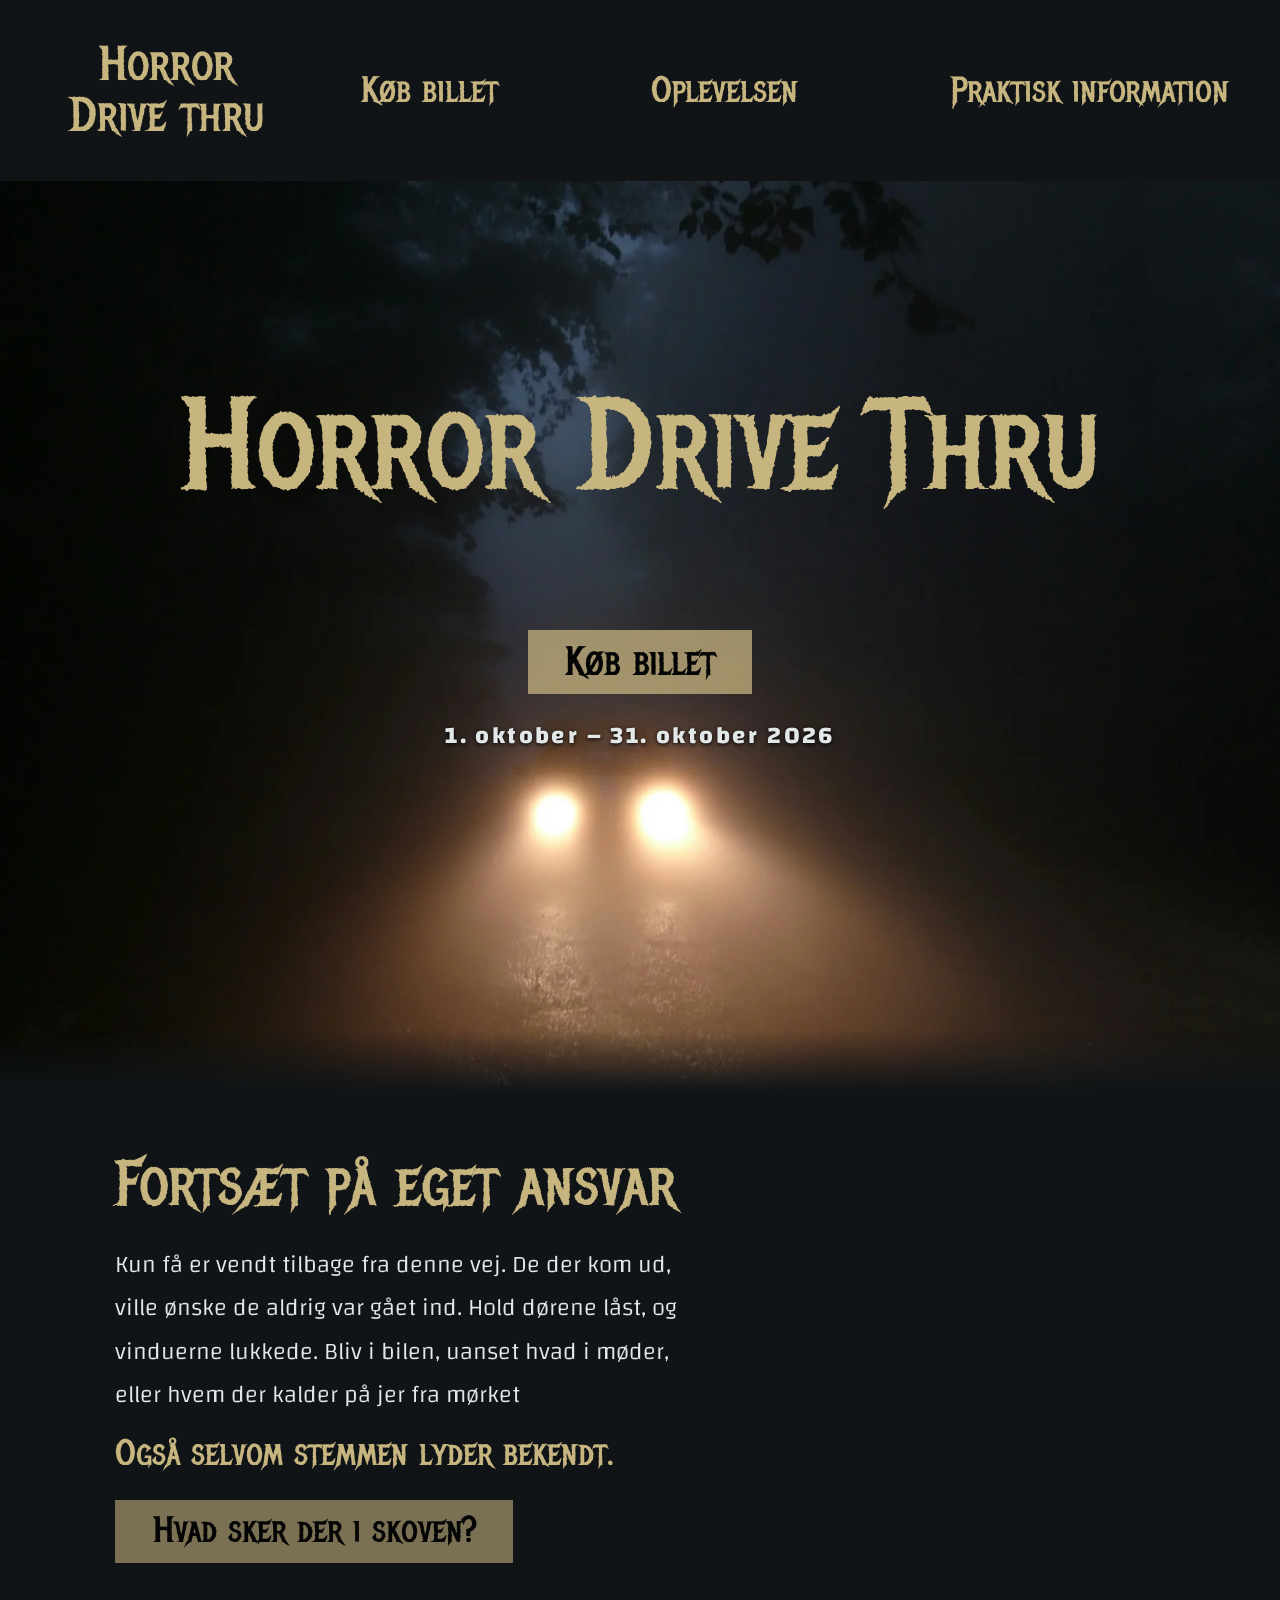
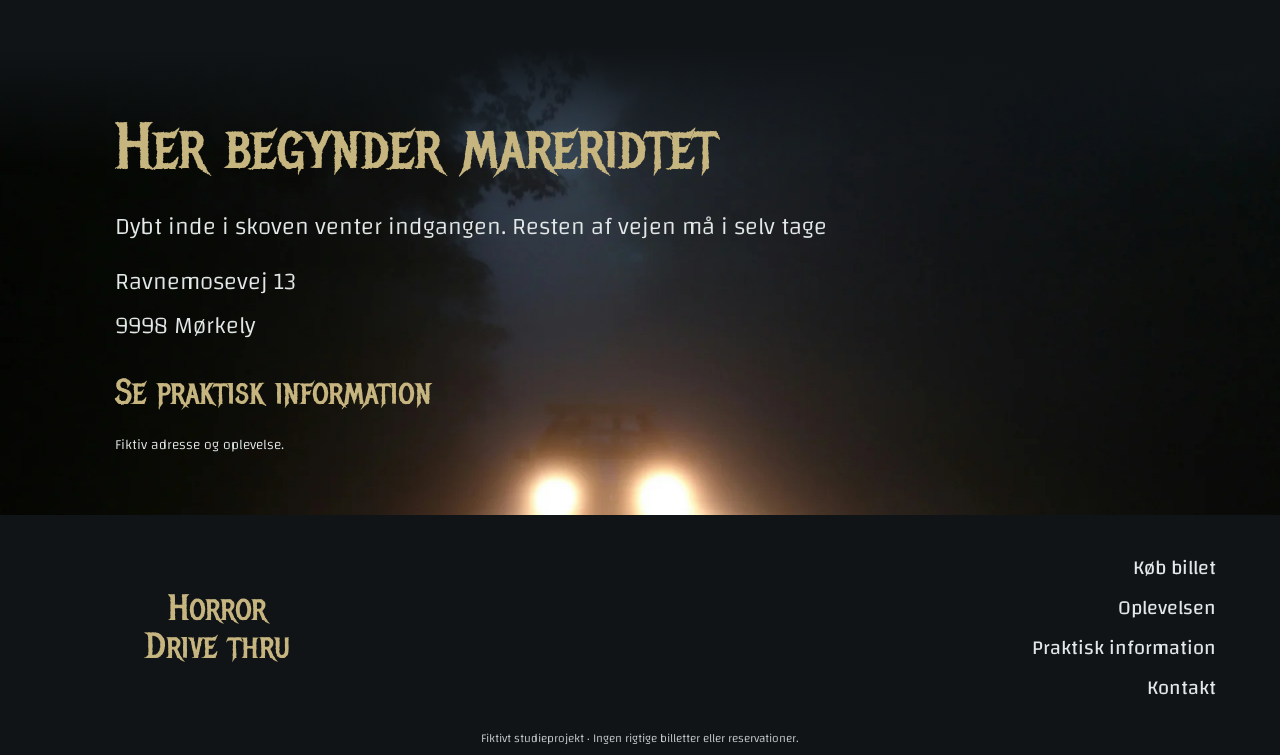
==== Horror-Drive-Thru/index.html @ 11b62d61 "Zipfil fra chat sættes ind" ====
<!doctype html>
<html lang="da">
  <head>
    <meta charset="utf-8" />
    <meta name="viewport" content="width=device-width, initial-scale=1" />
    <title>En tur ind i mørket | Horror Drive Thru</title>
    <meta
      name="description"
      content="Oplev konceptet Horror Drive Thru: en fiktiv køretur gennem en mørk skov med tåge, skikkelser og iscenesatte overraskelser."
    />
    <link rel="stylesheet" href="assets/css/style.css" />
    <script src="assets/js/main.js" defer></script>
  </head>
  <body class="home">
    <a class="skip-link" href="#indhold">Spring til indhold</a>
    <header class="site-header home-header">
      <a class="logo" href="index.html" aria-label="Horror Drive Thru – forside"
        >Horror<br />Drive thru</a
      >
      <nav class="desktop-nav" aria-label="Hovednavigation">
        <a href="billetter.html">Køb billet</a
        ><a href="oplevelsen.html">Oplevelsen</a
        ><a href="praktisk-information.html">Praktisk information</a>
      </nav>
      <details class="mobile-menu">
        <summary aria-label="Åbn menu">
          <span class="cross" aria-hidden="true"></span><span>MENU</span>
        </summary>
        <nav aria-label="Mobilnavigation">
          <button class="menu-close" type="button" aria-label="Luk menu">
            ×</button
          ><a href="billetter.html">Køb billet</a
          ><a href="oplevelsen.html">Oplevelsen</a
          ><a href="praktisk-information.html">Praktisk information</a>
        </nav>
      </details>
    </header>
    <main id="indhold">
      <section class="hero" aria-labelledby="hero-title">
        <img
          class="hero-image"
          src="assets/images/forest-headlights.webp"
          width="1920"
          height="2560"
          alt=""
          fetchpriority="high"
        />
        <div class="hero-darkness" aria-hidden="true"></div>
        <h1 id="hero-title">
          <span class="horror-drive">Horror Drive</span>
          <span class="thru">Thru</span>
        </h1>
        <div class="hero-action">
          <a class="button" href="billetter.html">Køb billet</a>
          <p class="event-dates">1. oktober – 31. oktober 2026</p>
        </div>
      </section>
      <section class="warning section" aria-labelledby="warning-title">
        <div class="warning-content">
          <h2 id="warning-title">Fortsæt på eget ansvar</h2>
          <p>
            Kun få er vendt tilbage fra denne vej. De der kom ud, ville ønske de
            aldrig var gået ind. Hold dørene låst, og vinduerne lukkede. Bliv i
            bilen, uanset hvad i møder, eller hvem der kalder på jer fra mørket
          </p>
          <p class="warning-ending">Også selvom stemmen lyder bekendt.</p>
          <a class="button" href="oplevelsen.html">Hvad sker der i skoven?</a>
        </div>
      </section>
      <section class="location section">
        <h2>Her begynder mareridtet</h2>
        <p>
          Dybt inde i skoven venter indgangen. Resten af vejen må i selv tage
        </p>
        <p>Ravnemosevej 13<br />9998 Mørkely</p>
        <a class="text-link" href="praktisk-information.html"
          >Se praktisk information</a
        >
        <p class="small-note">Fiktiv adresse og oplevelse.</p>
      </section>
    </main>
    <footer class="site-footer">
      <a class="logo" href="index.html">Horror<br />Drive thru</a>
      <nav aria-label="Sidefod">
        <a href="billetter.html">Køb billet</a
        ><a href="oplevelsen.html">Oplevelsen</a
        ><a href="praktisk-information.html">Praktisk information</a
        ><a href="praktisk-information.html#kontakt">Kontakt</a>
      </nav>
      <p class="fiction">
        Fiktivt studieprojekt · Ingen rigtige billetter eller reservationer.
      </p>
    </footer>
  </body>
</html>
---- Horror-Drive-Thru/assets/css/style.css ----
@font-face {
  font-family: "Metal Mania";
  src: url("../fonts/MetalMania-Regular.ttf") format("truetype");
  font-display: swap;
  font-weight: 400;
}
@font-face {
  font-family: Changa;
  src: url("../fonts/Changa-Variable.ttf") format("truetype");
  font-display: swap;
  font-weight: 200 800;
}
:root {
  --night: #101417;
  --gold: #c7b580;
  --white: #e2e8e7;
  --blue: #243b43;
  --display: "Metal Mania", fantasy;
  --body: Changa, sans-serif;
}
* {
  box-sizing: border-box;
}
html {
  scroll-behavior: smooth;
}
body {
  margin: 0;
  background: var(--night);
  color: var(--white);
  font: 300 15px/1.85 var(--body);
}
h1,
h2,
h3,
p,
figure,
blockquote {
  margin: 0;
}
h1,
h2,
h3,
.logo,
.text-link {
  font-family: var(--display);
  font-weight: 400;
  color: var(--gold);
}
h1,
h2 {
  font-size: 48px;
  line-height: 1.05;
}
a {
  color: inherit;
}
button,
input,
summary {
  font: inherit;
}
button,
a,
summary,
input {
  touch-action: manipulation;
}
button,
summary {
  cursor: pointer;
}
a {
  text-underline-offset: 4px;
}
button {
  color: inherit;
}
button:focus-visible,
a:focus-visible,
input:focus-visible,
summary:focus-visible,
[tabindex]:focus-visible {
  outline: 3px solid #fff;
  outline-offset: 5px;
}
button:disabled {
  cursor: default;
}
img {
  display: block;
  max-width: 100%;
}
[hidden] {
  display: none !important;
}
.section {
  padding-inline: 9%;
}
.small-note {
  font-size: 12px;
  line-height: 1.55;
  color: var(--white);
}
.skip-link {
  position: fixed;
  z-index: 100;
  top: 10px;
  left: 10px;
  padding: 12px;
  background: var(--night);
  transform: translateY(-180%);
}
.skip-link:focus {
  transform: none;
}
.site-header {
  height: 158px;
  position: relative;
  z-index: 10;
  display: flex;
  align-items: flex-start;
  justify-content: space-between;
  padding: 60px 5% 20px 7.5%;
}
.logo {
  text-decoration: none;
  text-align: center;
  font-size: 24px;
  line-height: 1.05;
  width: 118px;
  flex-shrink: 0;
}
.home-header {
  position: absolute;
  inset: 0 0 auto;
}
.home-header > .logo {
  visibility: hidden;
}
.desktop-nav {
  display: none;
}
.mobile-menu summary {
  display: flex;
  flex-direction: column;
  align-items: center;
  gap: 2px;
  list-style: none;
  font-size: 10px;
  color: #fff;
  line-height: 1.4;
  min-width: 44px;
  min-height: 56px;
}
.mobile-menu summary::-webkit-details-marker {
  display: none;
}
.cross {
  display: block;
  position: relative;
  width: 15px;
  height: 33px;
}
.cross:before,
.cross:after {
  content: "";
  position: absolute;
  background: #c9c9c9;
  box-shadow: 0 0 1px #fff;
}
.cross:before {
  width: 3px;
  height: 33px;
  left: 6px;
  top: 0;
}
.cross:after {
  width: 15px;
  height: 3px;
  top: 22px;
  left: 0;
}
.mobile-menu nav {
  position: absolute;
  top: 0;
  left: 0;
  right: 0;
  min-height: 267px;
  padding: 48px 20px 24px;
  background: var(--night);
  display: flex;
  flex-direction: column;
  gap: 0;
  box-shadow: 0 10px 25px #0006;
}
.mobile-menu nav > a {
  font-size: clamp(24px, 7.9vw, 32px);
  font-weight: 300;
  color: var(--gold);
  text-decoration: none;
  line-height: 1.85;
}
.menu-close {
  position: absolute;
  right: 15px;
  top: 6px;
  font: 44px/1 var(--body);
  border: 0;
  background: none;
  min-height: 44px;
  min-width: 44px;
}
.js-menu .mobile-menu[open] summary {
  visibility: hidden;
}
.button {
  display: inline-flex;
  align-items: center;
  justify-content: center;
  min-height: 50px;
  padding: 10px 18px;
  border: 0;
  border-radius: 0;
  background: rgba(199, 181, 128, 0.58);
  color: #050505;
  font: 24px/1.1 var(--display);
  text-align: center;
  text-decoration: none;
}
.button:hover {
  background: var(--gold);
}
.text-link {
  font-size: 20px;
  text-decoration: none;
}
.text-link:hover {
  text-decoration: underline;
}
.hero {
  position: relative;
  height: 1092px;
  overflow: hidden;
}
.hero-image {
  position: absolute;
  inset: 0;
  width: 100%;
  height: 100%;
  object-fit: cover;
  object-position: 50% 0;
}
.hero:after {
  content: "";
  position: absolute;
  bottom: 0;
  left: 0;
  right: 0;
  height: 61px;
  background: linear-gradient(transparent, var(--night));
  pointer-events: none;
}
.hero-darkness {
  position: absolute;
  inset: 0;
  background: #000;
  opacity: 0;
  pointer-events: none;
}
.hero h1 {
  position: absolute;
  top: 217px;
  left: 0;
  width: 100%;
  text-align: center;
  font-size: clamp(96px, 31.84vw, 128px);
  line-height: 1;
  pointer-events: none;
}
.horror-drive {
  display: block;
  max-width: 420px;
  margin: auto;
}
.thru {
  display: block;
  font-size: 96px;
  line-height: 1.14;
  margin: 39px auto 0;
  width: max-content;
  transform-origin: 12% 12%;
}
.hero-action {
  position: absolute;
  top: 866px;
  left: 0;
  right: 0;
  text-align: center;
}
.hero-action .button {
  width: 224px;
  min-height: 60px;
  font-size: 40px;
  background: rgba(199, 181, 128, 0.75);
}
.event-dates {
  font-size: clamp(16px, 4.7vw, 20px);
  font-weight: 700;
  letter-spacing: 1px;
  color: #e2e8e7;
  margin: 16px 10px 0;
  text-shadow: 0 1px 4px #000;
}
.opening .hero-darkness {
  animation: light-reveal 2s ease-out both;
}
.opening .hero h1 {
  animation: title-reveal 2.7s ease-out both;
}
.opening .thru {
  animation: dangle 3.5s 7.7s ease-in-out both;
}
@keyframes light-reveal {
  0%,
  25% {
    opacity: 1;
  }
  100% {
    opacity: 0;
  }
}
@keyframes title-reveal {
  0%,
  45% {
    opacity: 0;
  }
  100% {
    opacity: 1;
  }
}
@keyframes dangle {
  0% {
    transform: rotate(0);
  }
  20% {
    transform: rotate(24deg);
  }
  43% {
    transform: rotate(-12deg);
  }
  64% {
    transform: rotate(8deg);
  }
  82% {
    transform: rotate(-3deg);
  }
  100% {
    transform: rotate(0);
  }
}
.warning {
  min-height: 555px;
  padding: 68px 6.5% 40px;
  background: var(--night);
}
.warning h2 {
  max-width: 330px;
}
.warning p {
  margin-top: 56px;
  line-height: 1.85;
  max-width: 580px;
}
.warning .warning-ending {
  font: 20px/1.3 var(--display);
  color: var(--gold);
  margin-top: 45px;
}
.warning .button {
  margin: 24px auto 0;
  display: flex;
  width: max-content;
  max-width: 100%;
}
.warning.reveal-ready {
  opacity: 0;
  transition: opacity 0.8s ease;
}
.warning.reveal-ready.is-visible {
  opacity: 1;
}
.location {
  position: relative;
  min-height: 468px;
  padding-top: 67px;
  padding-bottom: 50px;
  background:
    linear-gradient(var(--night), transparent 25%),
    url("../images/forest-headlights.webp") 50% 0/260% auto no-repeat;
}
.location h2 {
  max-width: 340px;
}
.location > p {
  margin-top: 35px;
}
.location > p + p {
  margin-top: 12px;
}
.location .text-link {
  display: inline-block;
  margin-top: 18px;
}
.location .small-note {
  margin-top: 18px;
}
.site-footer {
  position: relative;
  min-height: 165px;
  padding: 26px 8% 38px 4%;
  display: flex;
  justify-content: space-between;
  align-items: center;
  background: var(--night);
  gap: 20px;
}
.site-footer nav {
  display: flex;
  flex-direction: column;
  text-align: right;
  font-size: 12px;
  font-weight: 400;
  line-height: 2;
}
.site-footer nav a {
  text-decoration: none;
}
.site-footer nav a:hover {
  text-decoration: underline;
}
.fiction {
  position: absolute;
  bottom: 8px;
  left: 4%;
  right: 4%;
  text-align: center;
  font-size: 10px;
  line-height: 1.4;
  color: #c9cece;
}
.experience-intro {
  padding-top: 27px;
  padding-bottom: 55px;
  min-height: 657px;
  background:
    linear-gradient(transparent 75%, var(--night)),
    url("../images/forest-headlights.webp") center top/auto 100% no-repeat;
}
.story {
  padding-left: 8px;
  margin-top: 16px;
}
.story p + p {
  margin-top: 26px;
}
.gallery-section {
  background: var(--night);
  padding: 70px 0 50px;
}
.gallery-heading {
  display: flex;
  align-items: center;
  justify-content: space-between;
  padding: 0 9%;
  gap: 15px;
  margin-bottom: 18px;
}
.gallery-controls {
  display: flex;
  gap: 10px;
}
.gallery-controls button {
  width: 44px;
  height: 44px;
  border: 1px solid var(--gold);
  background: transparent;
  font-size: 24px;
  color: var(--gold);
}
.gallery {
  display: flex;
  gap: 16px;
  overflow-x: auto;
  overscroll-behavior-inline: contain;
  scroll-snap-type: x proximity;
  padding: 0 7px 14px;
  scrollbar-color: var(--gold) var(--night);
}
.gallery img {
  height: 245px;
  width: auto;
  aspect-ratio: var(--ratio);
  object-fit: cover;
  flex: none;
  scroll-snap-align: start;
}
.testimonials {
  position: relative;
  padding-top: 47px;
  padding-bottom: 47px;
  background:
    linear-gradient(var(--night), #10141799),
    url("../images/forest-headlights.webp") center 65% / cover;
}
.testimonials h2 {
  max-width: 700px;
}
.testimonials > .small-note {
  margin-top: 16px;
}
.quote-grid {
  display: grid;
  gap: 14px;
  margin-top: 22px;
}
.quote-grid figure {
  background: #243b439e;
  width: 100%;
  max-width: 346px;
  margin: auto;
  padding: 16px 21px;
  min-height: 125px;
  font-size: 14px;
  line-height: 1.5;
}
.quote-grid figcaption {
  text-align: right;
  font-size: 12px;
  margin-top: 8px;
}
.practical {
  background: var(--night);
}
.practical-content {
  padding-top: 15px;
  padding-bottom: 30px;
  background:
    linear-gradient(transparent 88%, var(--night)),
    url("../images/forest-headlights.webp") center top/auto 100% no-repeat;
}
.practical-heading {
  min-height: 184px;
}
.practical-heading h1 {
  max-width: 330px;
}
.practical-heading p {
  margin-top: 35px;
  max-width: 330px;
}
.practical-item {
  padding: 13px 0 16px;
  max-width: 840px;
}
.practical-item h2 {
  font-size: 20px;
  line-height: 1.25;
  margin-bottom: 8px;
}
.practical-item p {
  font-weight: 400;
  line-height: 1.85;
}
.practical-item .small-note {
  display: inline-block;
  margin-top: 5px;
}
.tickets main {
  background:
    linear-gradient(#10141722, #10141755),
    url("../images/forest-headlights.webp") center top/cover no-repeat;
}
.booking {
  padding-top: 39px;
  padding-bottom: 40px;
}
.booking h1 {
  font-size: 48px;
}
.booking-intro > p {
  margin-top: 18px;
}
.booking-intro .small-note {
  margin-bottom: 16px;
}
.booking-form {
  max-width: 608px;
  margin: auto;
}
.booking-form fieldset {
  padding: 0;
  border: 0;
  margin: 0;
  min-width: 0;
}
.booking-form legend {
  font-size: 13px;
  padding: 0 0 8px;
}
.calendar {
  background: #243b438a;
}
.weekdays,
.dates {
  display: grid;
  grid-template-columns: repeat(7, minmax(0, 1fr));
  text-align: center;
  gap: 2px;
}
.weekdays {
  font: 16px/1 var(--display);
  padding-top: 14px;
}
.dates {
  padding: 8px 3px 14px;
}
.date-option,
.time-option {
  position: relative;
  min-width: 0;
  cursor: pointer;
}
.date-option input,
.time-option input {
  position: absolute;
  opacity: 0;
  width: 100%;
  height: 100%;
  inset: 0;
  margin: 0;
  cursor: pointer;
}
.date-option span {
  display: flex;
  align-items: center;
  justify-content: center;
  min-height: 36px;
  line-height: 1;
  font-size: 16px;
}
.date-option input:checked + span,
.time-option input:checked + span {
  outline: 2px solid var(--gold);
  outline-offset: -2px;
  background: var(--gold);
  color: #101417;
  font-weight: 700;
}
.date-option input:checked + span:after,
.time-option input:checked + span:after {
  content: "✓";
  font: 11px/1 sans-serif;
  margin-left: 2px;
}
.date-option input:focus-visible + span,
.time-option input:focus-visible + span {
  outline: 3px solid white;
  outline-offset: 2px;
}
.date-option:hover span {
  box-shadow: inset 0 0 0 1px var(--gold);
}
.time-picker {
  margin-top: 16px !important;
}
.times {
  display: flex;
  gap: 10px 12px;
  flex-wrap: wrap;
  justify-content: center;
}
.time-option {
  flex: 0 0 calc((100% - 48px) / 5);
}
.time-option span {
  display: flex;
  align-items: center;
  justify-content: center;
  min-height: 36px;
  padding: 4px;
  background: var(--blue);
  font: 16px/1 var(--display);
}
.quantity {
  display: flex;
  align-items: center;
  justify-content: center;
  gap: 15px;
  margin: 20px 0;
  font-weight: 400;
}
.quantity input {
  width: 76px;
  padding: 4px 8px;
  border: 1px solid var(--gold);
  background: var(--blue);
  color: var(--white);
  border-radius: 0;
}
.booking-summary {
  font-size: 13px;
  text-align: center;
  min-height: 48px;
  line-height: 1.5;
}
.confirm {
  display: flex;
  margin: 24px auto 0;
  min-width: 224px;
  min-height: 65px;
  font-size: 36px;
}
.confirmation {
  margin-top: 24px;
  padding: 20px;
  border: 2px solid var(--gold);
  background: var(--night);
}
.confirmation h2 {
  font-size: 30px;
}
.confirmation p {
  margin-top: 10px;
}
@media (min-width: 700px) and (max-width: 999px) {
  .hero h1 {
    font-size: 128px;
  }
  .warning h2 {
    max-width: none;
  }
  .warning .button {
    margin-left: 0;
  }
  .quote-grid {
    grid-template-columns: repeat(3, 1fr);
  }
  .quote-grid figure {
    height: 100%;
  }
  .booking {
    max-width: 720px;
    margin: auto;
  }
  .practical-heading h1 {
    max-width: none;
  }
  .practical-heading {
    min-height: 200px;
  }
}
@media (min-width: 1000px) {
  body {
    font-size: 24px;
  }
  .section {
    padding-inline: max(9%, calc((100% - 1280px) / 2 + 115px));
  }
  h1,
  h2 {
    font-size: 64px;
  }
  .site-header {
    height: 181px;
    padding: 41px max(4%, calc((100% - 1280px) / 2 + 50px));
    align-items: center;
    background: var(--night);
    gap: 80px;
  }
  .site-header > .logo {
    font-size: 48px;
    width: 230px;
    visibility: visible;
  }
  .desktop-nav {
    display: flex;
    justify-content: space-between;
    align-items: center;
    gap: 36px;
    flex: 1;
    font: 36px/1.1 var(--display);
    color: var(--gold);
  }
  .desktop-nav a {
    text-decoration: none;
    white-space: nowrap;
  }
  .desktop-nav a:hover {
    text-decoration: underline;
  }
  .mobile-menu {
    display: none;
  }
  .hero-image {
    height: 156.33%;
    top: -14.4%;
    object-fit: fill;
  }
  .hero h1 {
    top: 374px;
    font-size: 128px;
    display: flex;
    justify-content: center;
    align-items: baseline;
    gap: 34px;
    white-space: nowrap;
  }
  .horror-drive {
    max-width: none;
    margin: 0;
  }
  .thru {
    font-size: 128px;
    margin: 0;
  }
  .hero-action {
    top: 630px;
  }
  .event-dates {
    font-size: 24px;
    letter-spacing: 2.4px;
    margin-top: 20px;
  }
  .warning {
    padding-top: 59px;
    min-height: 555px;
    padding-bottom: 60px;
  }
  .warning h2 {
    max-width: none;
  }
  .warning p {
    margin-top: 26px;
    line-height: 1.8;
  }
  .warning .warning-ending {
    font-size: 36px;
    margin-top: 14px;
    max-width: none;
  }
  .warning .button {
    font-size: 36px;
    width: 398px;
    min-height: 63px;
    margin: 22px 0 0;
  }
  .location {
    padding-top: 67px;
    min-height: 468px;
    background-size: 100% auto;
    background-position: center 42%;
  }
  .location h2 {
    max-width: none;
  }
  .location > p {
    margin-top: 24px;
  }
  .location > p + p {
    margin-top: 10px;
  }
  .location .text-link {
    font-size: 36px;
    margin-top: 12px;
  }
  .location .small-note {
    font-size: 14px;
    margin-top: 8px;
  }
  .site-footer {
    min-height: 240px;
    padding: 26px max(5%, calc((100% - 1280px) / 2 + 60px)) 40px
      max(10%, calc((100% - 1280px) / 2 + 130px));
  }
  .site-footer .logo {
    font-size: 36px;
    width: 174px;
  }
  .site-footer nav {
    font-size: 20px;
    line-height: 2;
  }
  .fiction {
    font-size: 12px;
  }
  .experience-intro {
    padding-top: 65px;
    min-height: 634px;
    padding-bottom: 45px;
  }
  .story {
    padding: 0;
    margin-top: 20px;
    max-width: 1065px;
    line-height: 1.8;
  }
  .story p + p {
    margin-top: 36px;
  }
  .gallery-section {
    padding-top: 77px;
    padding-bottom: 60px;
  }
  .gallery-heading {
    padding-left: max(9%, calc((100% - 1280px) / 2 + 111px));
    margin-bottom: 25px;
  }
  .gallery-heading h2 {
    font-size: 48px;
  }
  .gallery {
    padding-left: max(9%, calc((100% - 1280px) / 2 + 114px));
    gap: 10px;
  }
  .gallery img {
    height: 326px;
  }
  .testimonials {
    padding-top: 80px;
    min-height: 433px;
  }
  .testimonials h2 {
    font-size: 48px;
    max-width: none;
  }
  .quote-grid {
    grid-template-columns: repeat(3, 1fr);
    gap: 40px;
    margin-top: 20px;
    margin-inline: -45px;
  }
  .quote-grid figure {
    font-size: 16px;
    min-height: 157px;
    max-width: none;
  }
  .quote-grid figcaption {
    font-size: 14px;
  }
  .practical-content {
    padding-top: 45px;
    padding-bottom: 35px;
  }
  .practical-heading {
    min-height: 220px;
  }
  .practical-heading h1 {
    max-width: none;
  }
  .practical-heading p {
    max-width: 800px;
    margin-top: 23px;
  }
  .practical-item {
    min-height: 145px;
    padding: 13px 0 20px;
  }
  .practical-item h2 {
    font-size: 36px;
    line-height: 1.2;
    margin-bottom: 10px;
  }
  .practical-item p {
    font-size: 20px;
    line-height: 1.8;
    max-width: 710px;
  }
  .small-note {
    font-size: 14px;
  }
  .booking {
    display: grid;
    grid-template-columns: minmax(0, 1fr) minmax(0, 608px);
    gap: 25px;
    min-height: 1155px;
    padding: 254px max(4%, calc((100% - 1280px) / 2 + 47px)) 90px;
  }
  .booking h1 {
    font-size: 64px;
  }
  .booking-intro > p {
    font-size: 32px;
    margin-top: 38px;
  }
  .booking-intro .small-note {
    font-size: 14px;
    max-width: 340px;
  }
  .booking-form {
    width: 100%;
  }
  .booking-form legend {
    font-size: 16px;
  }
  .weekdays {
    font-size: 36px;
    padding: 20px 10px 10px;
  }
  .dates {
    padding: 8px 14px 25px;
  }
  .date-option span {
    min-height: 65px;
    font-size: 36px;
  }
  .time-picker {
    margin-top: 30px !important;
  }
  .times {
    gap: 24px;
  }
  .time-option {
    flex-basis: calc((100% - 96px) / 5);
  }
  .time-option span {
    min-height: 64px;
    font-size: 36px;
  }
  .quantity {
    font-size: 20px;
  }
  .booking-summary {
    font-size: 16px;
  }
  .confirm {
    margin-top: 30px;
  }
}
@media (prefers-reduced-motion: reduce) {
  html {
    scroll-behavior: auto;
  }
  *,
  *:before,
  *:after {
    animation: none !important;
    transition: none !important;
  }
  .hero-darkness {
    opacity: 0 !important;
  }
  .hero h1,
  .warning.reveal-ready {
    opacity: 1 !important;
  }
  .thru {
    transform: none !important;
  }
}

/* Uden JavaScript lukker summary stadig menuen, og demoen sender aldrig formularen. */
body:not(.js-menu) .mobile-menu[open] summary {
  position: relative;
  z-index: 2;
}
body:not(.js-menu) .menu-close {
  display: none;
}
.confirm:disabled {
  opacity: 0.65;
}
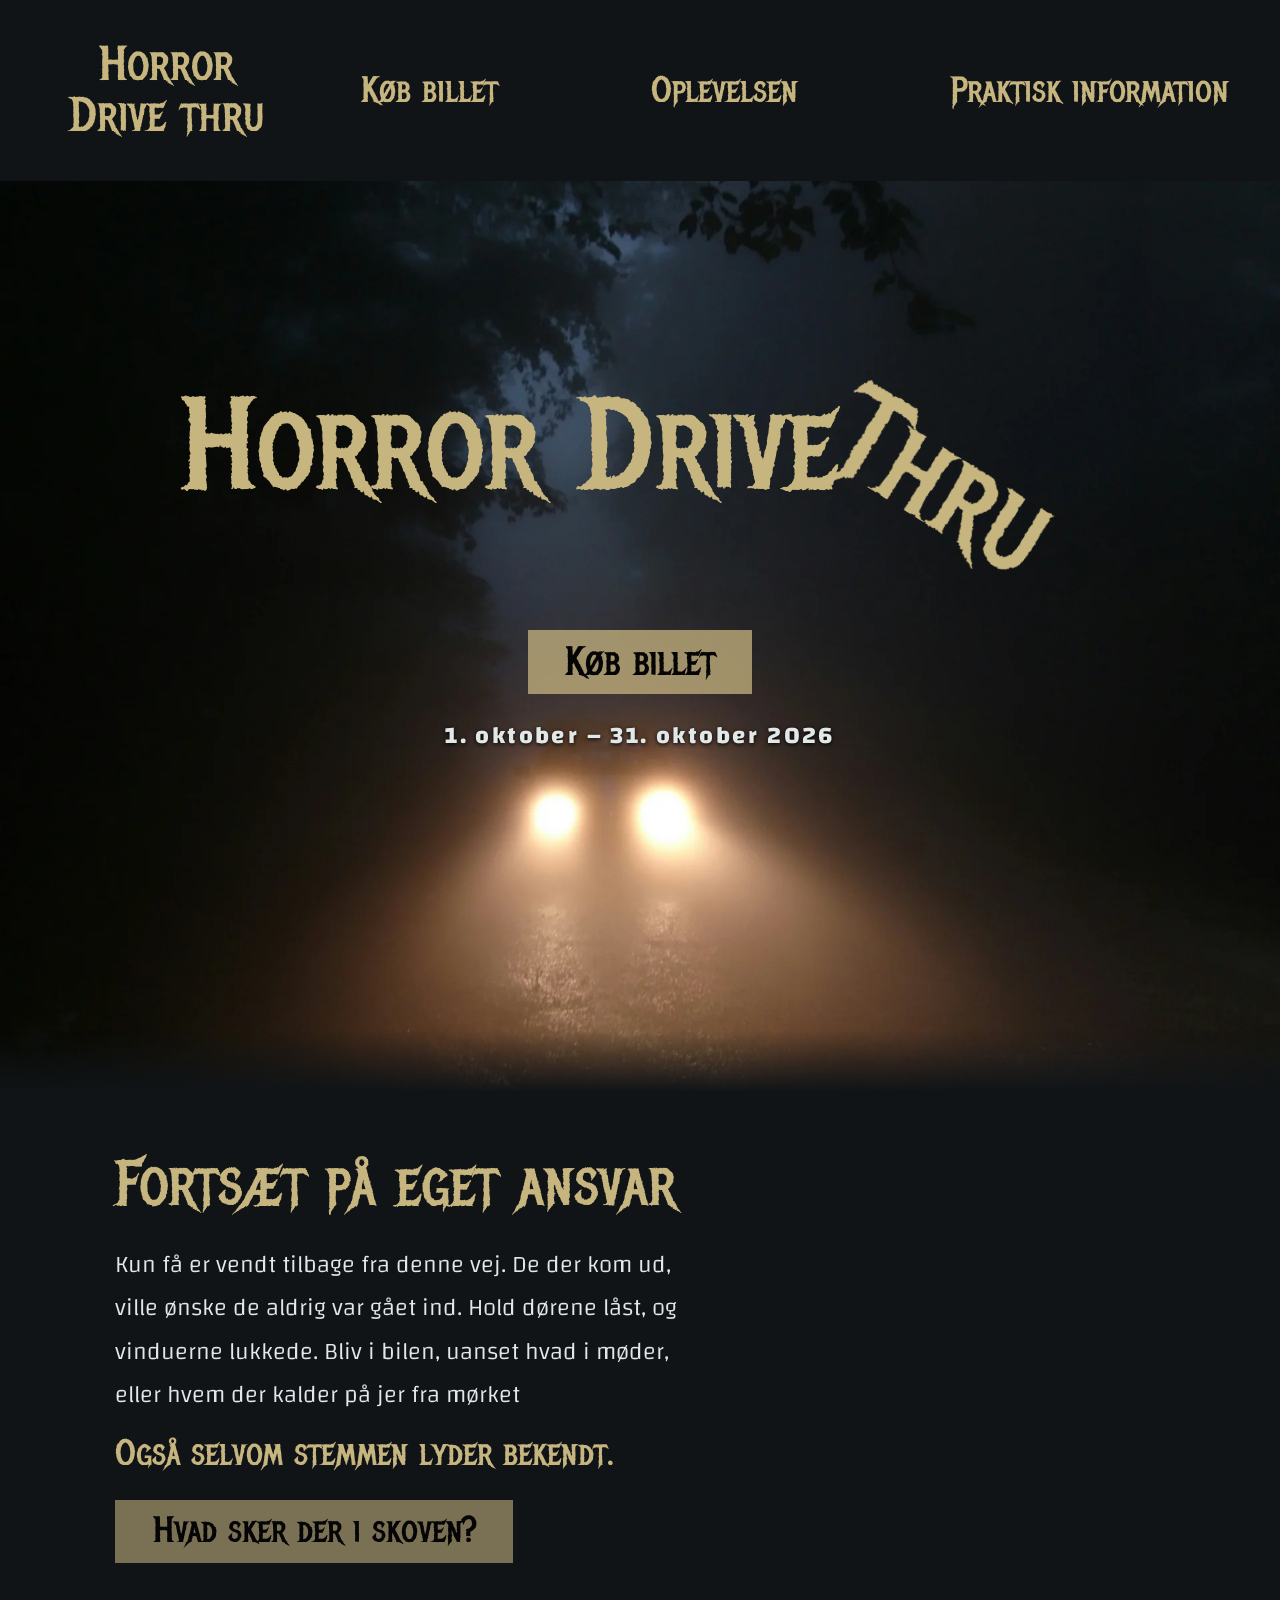
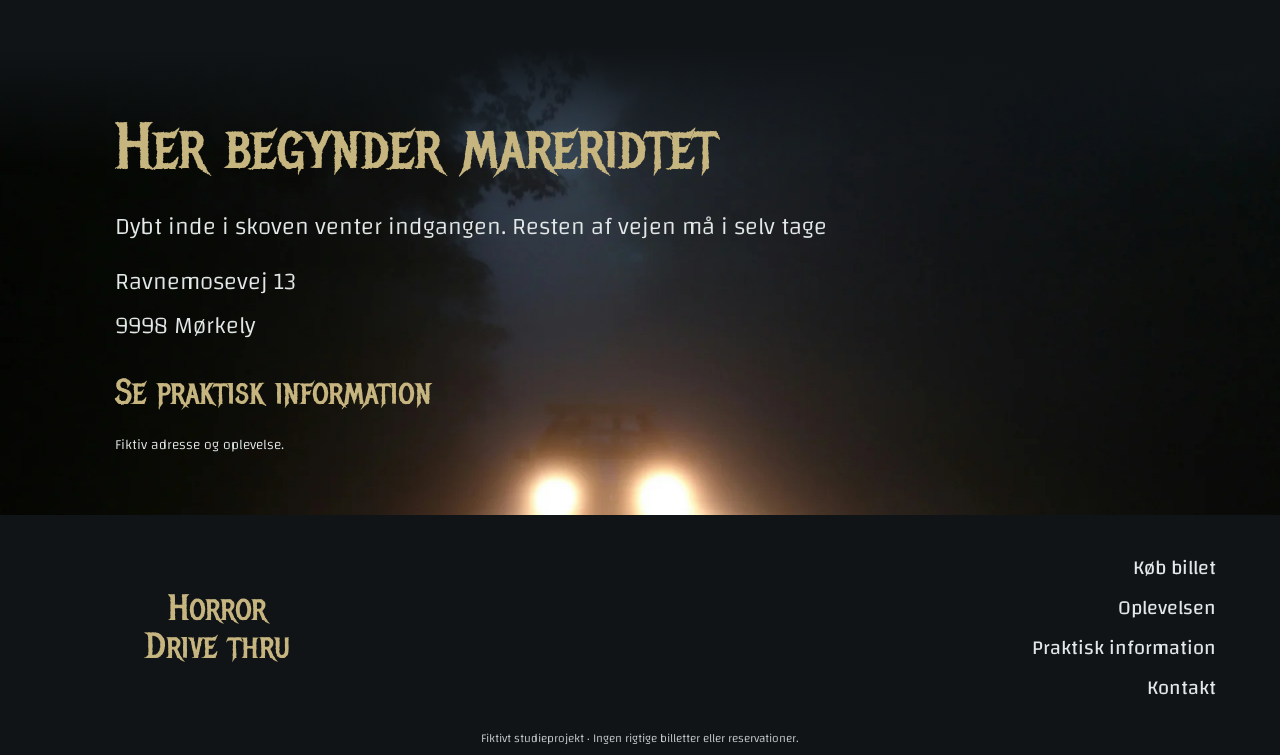
==== commit e08f2b3b: "SEO rettelse" ====
--- a/Horror-Drive-Thru/index.html
+++ b/Horror-Drive-Thru/index.html
@@ -3,11 +3,16 @@
   <head>
     <meta charset="utf-8" />
     <meta name="viewport" content="width=device-width, initial-scale=1" />
-    <title>En tur ind i mørket | Horror Drive Thru</title>
+    <title>Horror Drive Thru – fiktiv Halloween-oplevelse</title>
     <meta
       name="description"
-      content="Oplev konceptet Horror Drive Thru: en fiktiv køretur gennem en mørk skov med tåge, skikkelser og iscenesatte overraskelser."
+      content="Oplev Horror Drive Thru, et fiktivt Halloween-event med horror drive-thru gennem en mørk skov. Læs om oplevelsen og prøv billetdemoen uden betaling."
     />
+    <meta property="og:title" content="Horror Drive Thru – fiktiv Halloween-oplevelse" />
+    <meta property="og:description" content="Oplev Horror Drive Thru, et fiktivt Halloween-event med horror drive-thru gennem en mørk skov. Læs om oplevelsen og prøv billetdemoen uden betaling." />
+    <meta property="og:type" content="website" />
+    <meta property="og:locale" content="da_DK" />
+    <meta property="og:site_name" content="Horror Drive Thru" />
     <link rel="stylesheet" href="assets/css/style.css" />
     <script src="assets/js/main.js" defer></script>
   </head>
--- a/Horror-Drive-Thru/assets/css/style.css
+++ b/Horror-Drive-Thru/assets/css/style.css
@@ -283,13 +283,14 @@
   max-width: 420px;
   margin: auto;
 }
-.thru {
+.home .hero h1 .thru {
   display: block;
   font-size: 96px;
   line-height: 1.14;
   margin: 39px auto 0;
   width: max-content;
   transform-origin: 12% 12%;
+  transform: rotate(32deg);
 }
 .hero-action {
   position: absolute;
@@ -316,10 +317,10 @@
   animation: light-reveal 2s ease-out both;
 }
 .opening .hero h1 {
-  animation: title-reveal 2.7s ease-out both;
-}
-.opening .thru {
-  animation: dangle 3.5s 7.7s ease-in-out both;
+  animation: title-reveal 0.6s ease-out both;
+}
+.home.opening .hero h1 .thru {
+  animation: dangle 3.5s ease-out both;
 }
 @keyframes light-reveal {
   0%,
@@ -331,8 +332,7 @@
   }
 }
 @keyframes title-reveal {
-  0%,
-  45% {
+  0% {
     opacity: 0;
   }
   100% {
@@ -344,19 +344,19 @@
     transform: rotate(0);
   }
   20% {
-    transform: rotate(24deg);
+    transform: rotate(48deg);
   }
   43% {
-    transform: rotate(-12deg);
+    transform: rotate(19deg);
   }
   64% {
-    transform: rotate(8deg);
+    transform: rotate(39deg);
   }
   82% {
-    transform: rotate(-3deg);
+    transform: rotate(28deg);
   }
   100% {
-    transform: rotate(0);
+    transform: rotate(32deg);
   }
 }
 .warning {
@@ -449,13 +449,35 @@
   line-height: 1.4;
   color: #c9cece;
 }
+/* Figma: billedet starter bag mobilheaderen og beskæres ved galleriet. */
+.experience-backdrop {
+  overflow: clip;
+}
 .experience-intro {
+  position: relative;
+  isolation: isolate;
   padding-top: 27px;
   padding-bottom: 55px;
   min-height: 657px;
-  background:
-    linear-gradient(transparent 75%, var(--night)),
-    url("../images/forest-headlights.webp") center top/auto 100% no-repeat;
+}
+.experience-intro::before {
+  content: "";
+  position: absolute;
+  z-index: -2;
+  pointer-events: none;
+  top: -158px;
+  bottom: 0;
+  left: -51.99%;
+  width: 203.73%;
+  background: url("../images/forest-headlights.webp") left top / cover no-repeat;
+}
+.experience-intro::after {
+  content: "";
+  position: absolute;
+  z-index: -1;
+  pointer-events: none;
+  inset: 0;
+  background: linear-gradient(transparent calc(100% - 97px), var(--night));
 }
 .story {
   padding-left: 8px;
@@ -510,8 +532,9 @@
   padding-top: 47px;
   padding-bottom: 47px;
   background:
-    linear-gradient(var(--night), #10141799),
-    url("../images/forest-headlights.webp") center 65% / cover;
+    linear-gradient(var(--night), rgba(43, 48, 44, 0.25) 72.35px, rgba(43, 48, 44, 0.25)),
+    url("../images/forest-headlights.webp") 50.044% top / 260.26% auto no-repeat;
+  background-color: var(--night);
 }
 .testimonials h2 {
   max-width: 700px;
@@ -545,9 +568,6 @@
 .practical-content {
   padding-top: 15px;
   padding-bottom: 30px;
-  background:
-    linear-gradient(transparent 88%, var(--night)),
-    url("../images/forest-headlights.webp") center top/auto 100% no-repeat;
 }
 .practical-heading {
   min-height: 184px;
@@ -576,10 +596,46 @@
   display: inline-block;
   margin-top: 5px;
 }
-.tickets main {
-  background:
-    linear-gradient(#10141722, #10141755),
-    url("../images/forest-headlights.webp") center top/cover no-repeat;
+.practical-item#kontakt {
+  position: relative;
+  z-index: 1;
+  margin-top: 16px;
+  padding: 24px;
+  background: var(--night);
+  overflow-wrap: anywhere;
+}
+/* Figma: fælles billedområde bag mobilheader og indhold, frem til sidefoden. */
+.page-backdrop {
+  position: relative;
+  isolation: isolate;
+  overflow: hidden;
+}
+.page-backdrop::before {
+  content: "";
+  position: absolute;
+  z-index: -1;
+  pointer-events: none;
+  top: 0;
+  bottom: 0;
+  background: url("../images/forest-headlights.webp") left top / 100% auto no-repeat;
+}
+.tickets .page-backdrop::before {
+  left: -51.99%;
+  width: 203.73%;
+  background-size: cover;
+}
+.practical .page-backdrop::before {
+  left: -98.17%;
+  width: 295.23%;
+  background-size: cover;
+}
+.practical .page-backdrop::after {
+  content: "";
+  position: absolute;
+  pointer-events: none;
+  inset: auto 0 0;
+  height: 61px;
+  background: linear-gradient(transparent, var(--night));
 }
 .booking {
   padding-top: 39px;
@@ -668,8 +724,10 @@
   outline: 3px solid white;
   outline-offset: 2px;
 }
-.date-option:hover span {
-  box-shadow: inset 0 0 0 1px var(--gold);
+.date-option:hover span,
+.date-option input:focus-visible + span {
+  background: var(--gold);
+  color: var(--night);
 }
 .time-picker {
   margin-top: 16px !important;
@@ -761,6 +819,19 @@
   }
 }
 @media (min-width: 1000px) {
+  .tickets .page-backdrop::before {
+    left: -53.61%;
+    width: 210.1%;
+    top: -13.046875vw;
+  }
+  .practical .page-backdrop::before {
+    left: -93.83%;
+    width: 294.96%;
+    top: -94.768375vw;
+  }
+  .practical .page-backdrop::after {
+    display: none;
+  }
   body {
     font-size: 24px;
   }
@@ -820,7 +891,7 @@
     max-width: none;
     margin: 0;
   }
-  .thru {
+  .home .hero h1 .thru {
     font-size: 128px;
     margin: 0;
   }
@@ -894,7 +965,19 @@
   .fiction {
     font-size: 12px;
   }
+  .experience-intro::before {
+    top: calc(-181px - 11.523125vw);
+    left: -57.01073%;
+    width: 203.94726%;
+  }
+  .experience-intro::after {
+    display: none;
+  }
+  .practical-item#kontakt {
+    padding: 32px;
+  }
   .experience-intro {
+    background: none;
     padding-top: 65px;
     min-height: 634px;
     padding-bottom: 45px;
@@ -927,6 +1010,10 @@
     height: 326px;
   }
   .testimonials {
+    background-image:
+      linear-gradient(var(--night), rgba(43, 48, 44, 0.25) 476.63px),
+      url("../images/forest-headlights.webp");
+    background-position: left top, 50.044% -59.296875vw;
     padding-top: 80px;
     min-height: 433px;
   }
@@ -1054,8 +1141,8 @@
   .warning.reveal-ready {
     opacity: 1 !important;
   }
-  .thru {
-    transform: none !important;
+  .home .hero h1 .thru {
+    transform: rotate(32deg) !important;
   }
 }
 
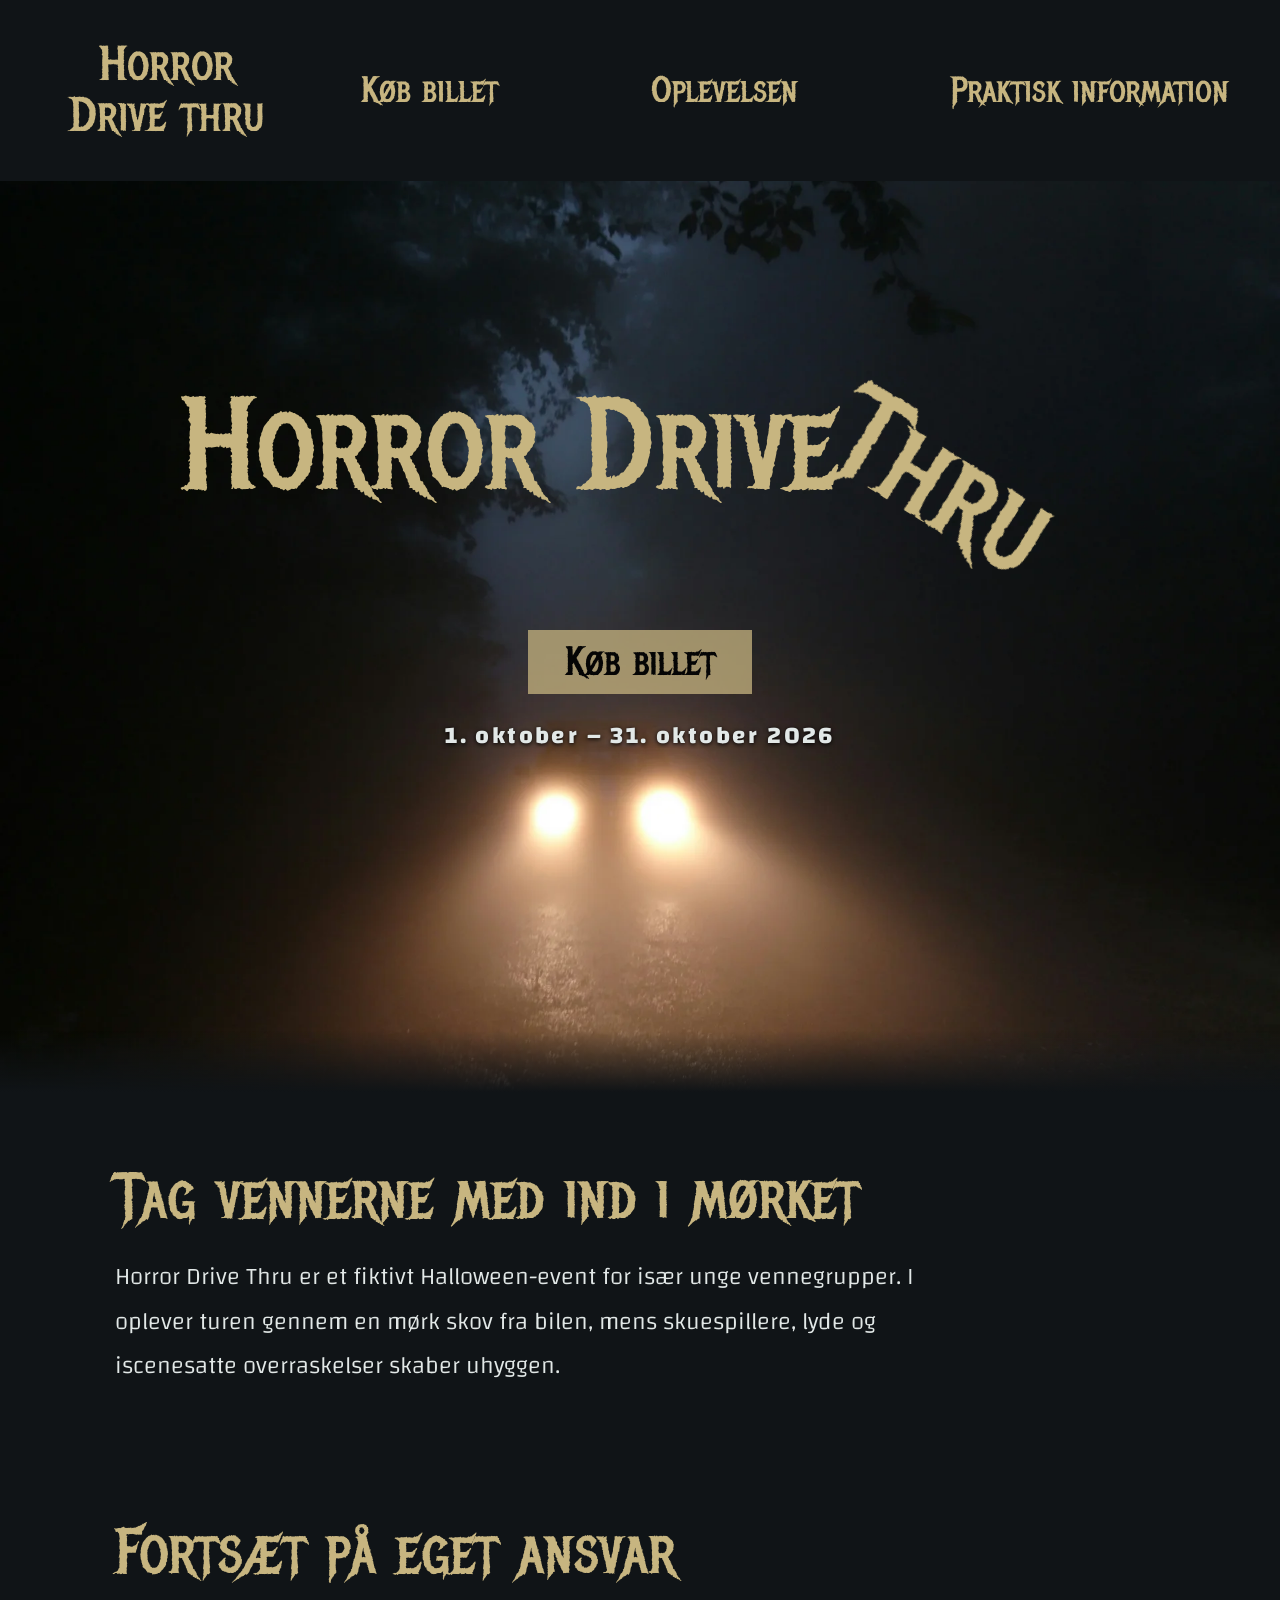
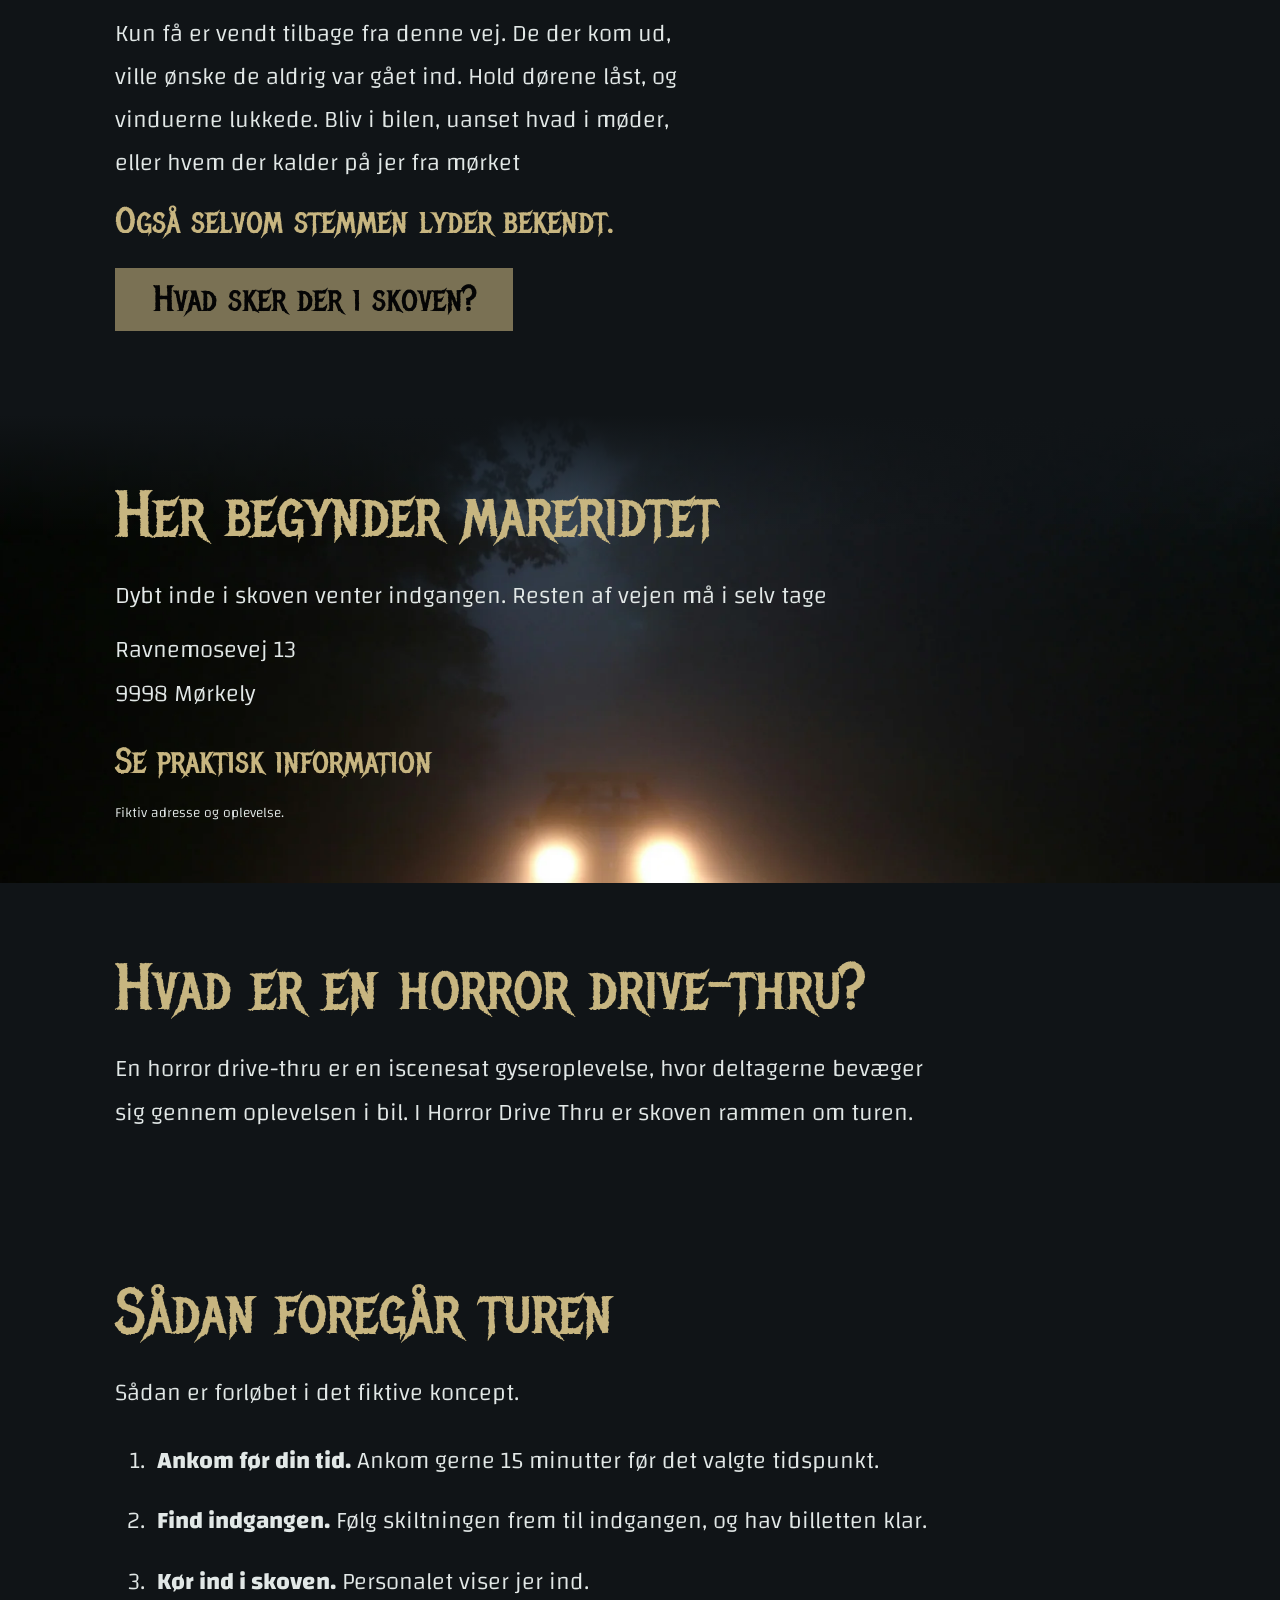
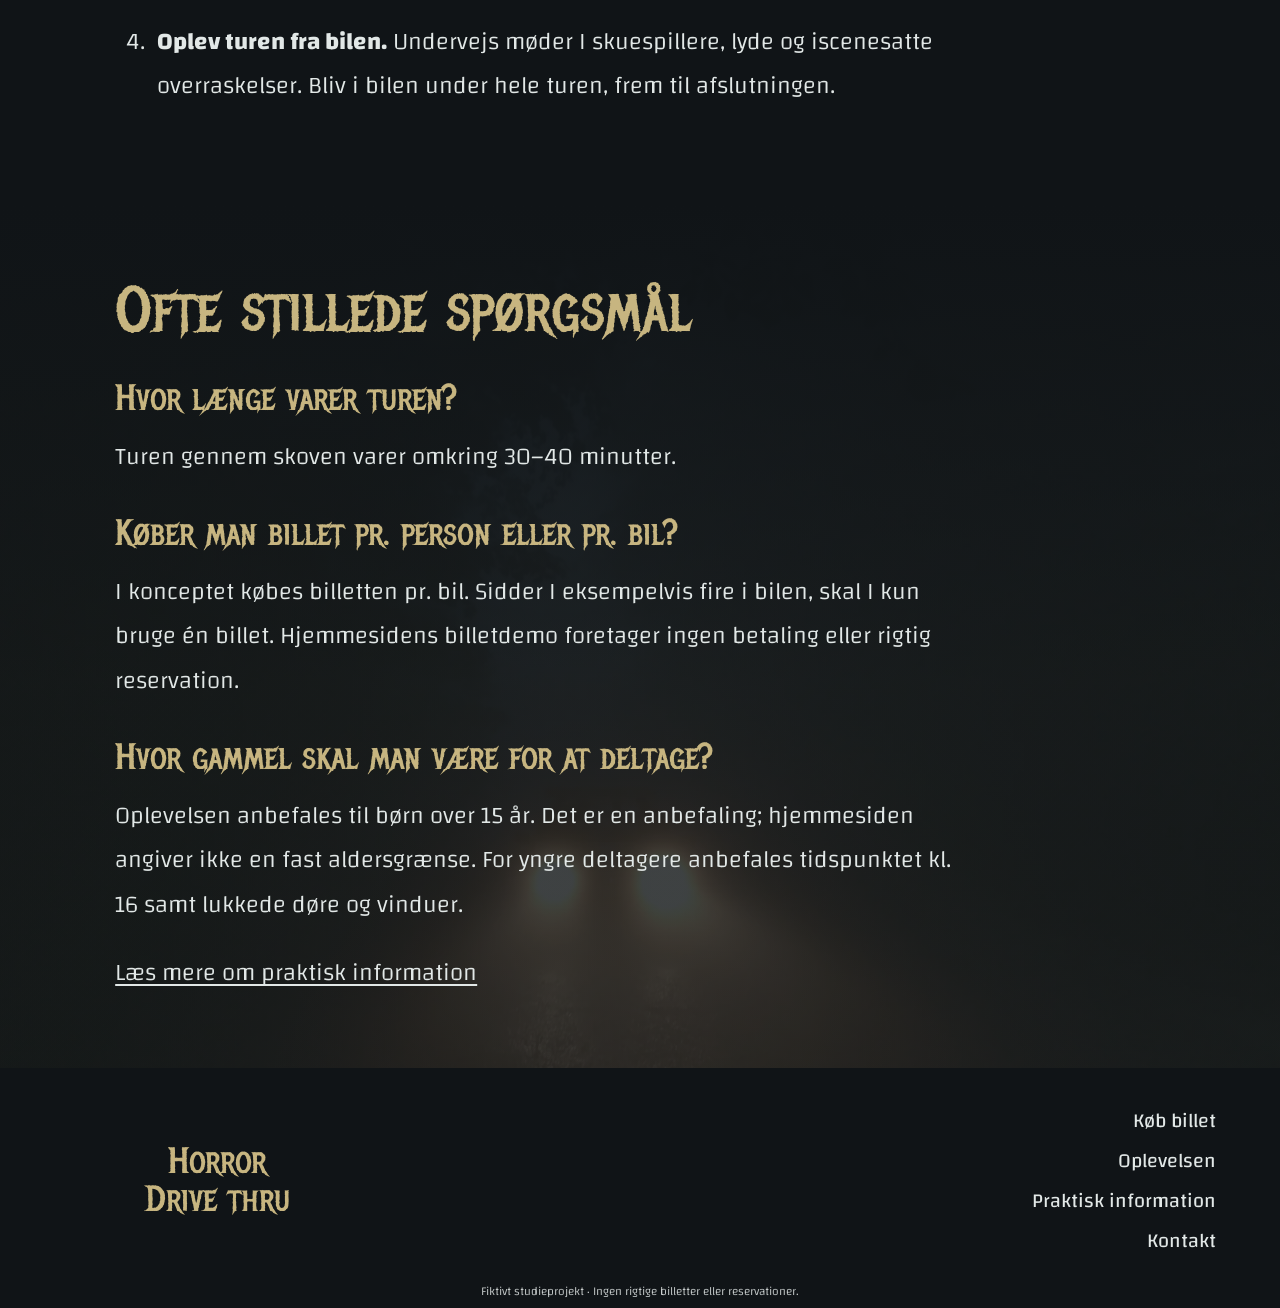
==== commit d05c54ca: "geo på hjemmesiden" ====
--- a/Horror-Drive-Thru/index.html
+++ b/Horror-Drive-Thru/index.html
@@ -60,6 +60,16 @@
           <p class="event-dates">1. oktober – 31. oktober 2026</p>
         </div>
       </section>
+      <section class="home-facts section" aria-labelledby="intro-title">
+        <div class="home-facts-content">
+          <h2 id="intro-title">Tag vennerne med ind i mørket</h2>
+          <p>
+            Horror Drive Thru er et fiktivt Halloween-event for især unge
+            vennegrupper. I oplever turen gennem en mørk skov fra bilen, mens
+            skuespillere, lyde og iscenesatte overraskelser skaber uhyggen.
+          </p>
+        </div>
+      </section>
       <section class="warning section" aria-labelledby="warning-title">
         <div class="warning-content">
           <h2 id="warning-title">Fortsæt på eget ansvar</h2>
@@ -83,6 +93,68 @@
         >
         <p class="small-note">Fiktiv adresse og oplevelse.</p>
       </section>
+      <section class="home-facts section" aria-labelledby="definition-title">
+        <div class="home-facts-content">
+          <h2 id="definition-title">Hvad er en horror drive-thru?</h2>
+          <p>
+            En horror drive-thru er en iscenesat gyseroplevelse, hvor deltagerne
+            bevæger sig gennem oplevelsen i bil. I Horror Drive Thru er skoven
+            rammen om turen.
+          </p>
+        </div>
+      </section>
+      <section class="home-facts section" aria-labelledby="steps-title">
+        <div class="home-facts-content">
+          <h2 id="steps-title">Sådan foregår turen</h2>
+          <p>Sådan er forløbet i det fiktive koncept.</p>
+          <ol class="experience-steps">
+            <li>
+              <strong>Ankom før din tid.</strong> Ankom gerne 15 minutter før
+              det valgte tidspunkt.
+            </li>
+            <li>
+              <strong>Find indgangen.</strong> Følg skiltningen frem til
+              indgangen, og hav billetten klar.
+            </li>
+            <li>
+              <strong>Kør ind i skoven.</strong> Personalet viser jer ind.
+            </li>
+            <li>
+              <strong>Oplev turen fra bilen.</strong> Undervejs møder I
+              skuespillere, lyde og iscenesatte overraskelser. Bliv i bilen under
+              hele turen, frem til afslutningen.
+            </li>
+          </ol>
+        </div>
+      </section>
+      <section class="home-facts home-faq section" aria-labelledby="faq-title">
+        <div class="home-facts-content">
+          <h2 id="faq-title">Ofte stillede spørgsmål</h2>
+          <div class="home-faq-answer">
+            <h3>Hvor længe varer turen?</h3>
+            <p>Turen gennem skoven varer omkring 30–40 minutter.</p>
+          </div>
+          <div class="home-faq-answer">
+            <h3>Køber man billet pr. person eller pr. bil?</h3>
+            <p>
+              I konceptet købes billetten pr. bil. Sidder I eksempelvis fire i
+              bilen, skal I kun bruge én billet. Hjemmesidens billetdemo
+              foretager ingen betaling eller rigtig reservation.
+            </p>
+          </div>
+          <div class="home-faq-answer">
+            <h3>Hvor gammel skal man være for at deltage?</h3>
+            <p>
+              Oplevelsen anbefales til børn over 15 år. Det er en anbefaling;
+              hjemmesiden angiver ikke en fast aldersgrænse. For yngre deltagere
+              anbefales tidspunktet kl. 16 samt lukkede døre og vinduer.
+            </p>
+          </div>
+          <p>
+            <a href="praktisk-information.html">Læs mere om praktisk information</a>
+          </p>
+        </div>
+      </section>
     </main>
     <footer class="site-footer">
       <a class="logo" href="index.html">Horror<br />Drive thru</a>
--- a/Horror-Drive-Thru/assets/css/style.css
+++ b/Horror-Drive-Thru/assets/css/style.css
@@ -390,6 +390,48 @@
 .warning.reveal-ready.is-visible {
   opacity: 1;
 }
+/* Konkrete oplysninger på forsiden; synlige også uden JavaScript. */
+.home-facts {
+  padding-block: clamp(40px, 6vw, 72px);
+  background: var(--night);
+}
+.home-facts.home-faq {
+  /* Samme skov og topgradient som gæsteudsagnene; ekstra toning bag svarene. */
+  background:
+    linear-gradient(var(--night), rgba(43, 48, 44, 0.25) 72.35px),
+    linear-gradient(rgba(16, 20, 23, 0.78), rgba(16, 20, 23, 0.78)),
+    url("../images/forest-headlights.webp") center top / cover no-repeat;
+  background-color: var(--night);
+}
+.home-facts-content {
+  max-width: 840px;
+}
+.home-facts h2 {
+  overflow-wrap: break-word;
+}
+.home-facts p,
+.experience-steps {
+  margin-top: 24px;
+}
+.home-faq-answer {
+  margin-top: 32px;
+}
+.home-faq-answer h3 {
+  font-size: clamp(24px, 3vw, 36px);
+  line-height: 1.3;
+}
+.home-faq-answer p {
+  margin-top: 12px;
+}
+.experience-steps {
+  padding-left: 1.5em;
+}
+.experience-steps li {
+  padding-left: 0.25em;
+}
+.experience-steps li + li {
+  margin-top: 16px;
+}
 .location {
   position: relative;
   min-height: 468px;
@@ -819,6 +861,13 @@
   }
 }
 @media (min-width: 1000px) {
+  .home-facts.home-faq {
+    background-image:
+      linear-gradient(var(--night), rgba(43, 48, 44, 0.25) 476.63px),
+      linear-gradient(rgba(16, 20, 23, 0.78), rgba(16, 20, 23, 0.78)),
+      url("../images/forest-headlights.webp");
+    background-position: left top, left top, center 35%;
+  }
   .tickets .page-backdrop::before {
     left: -53.61%;
     width: 210.1%;
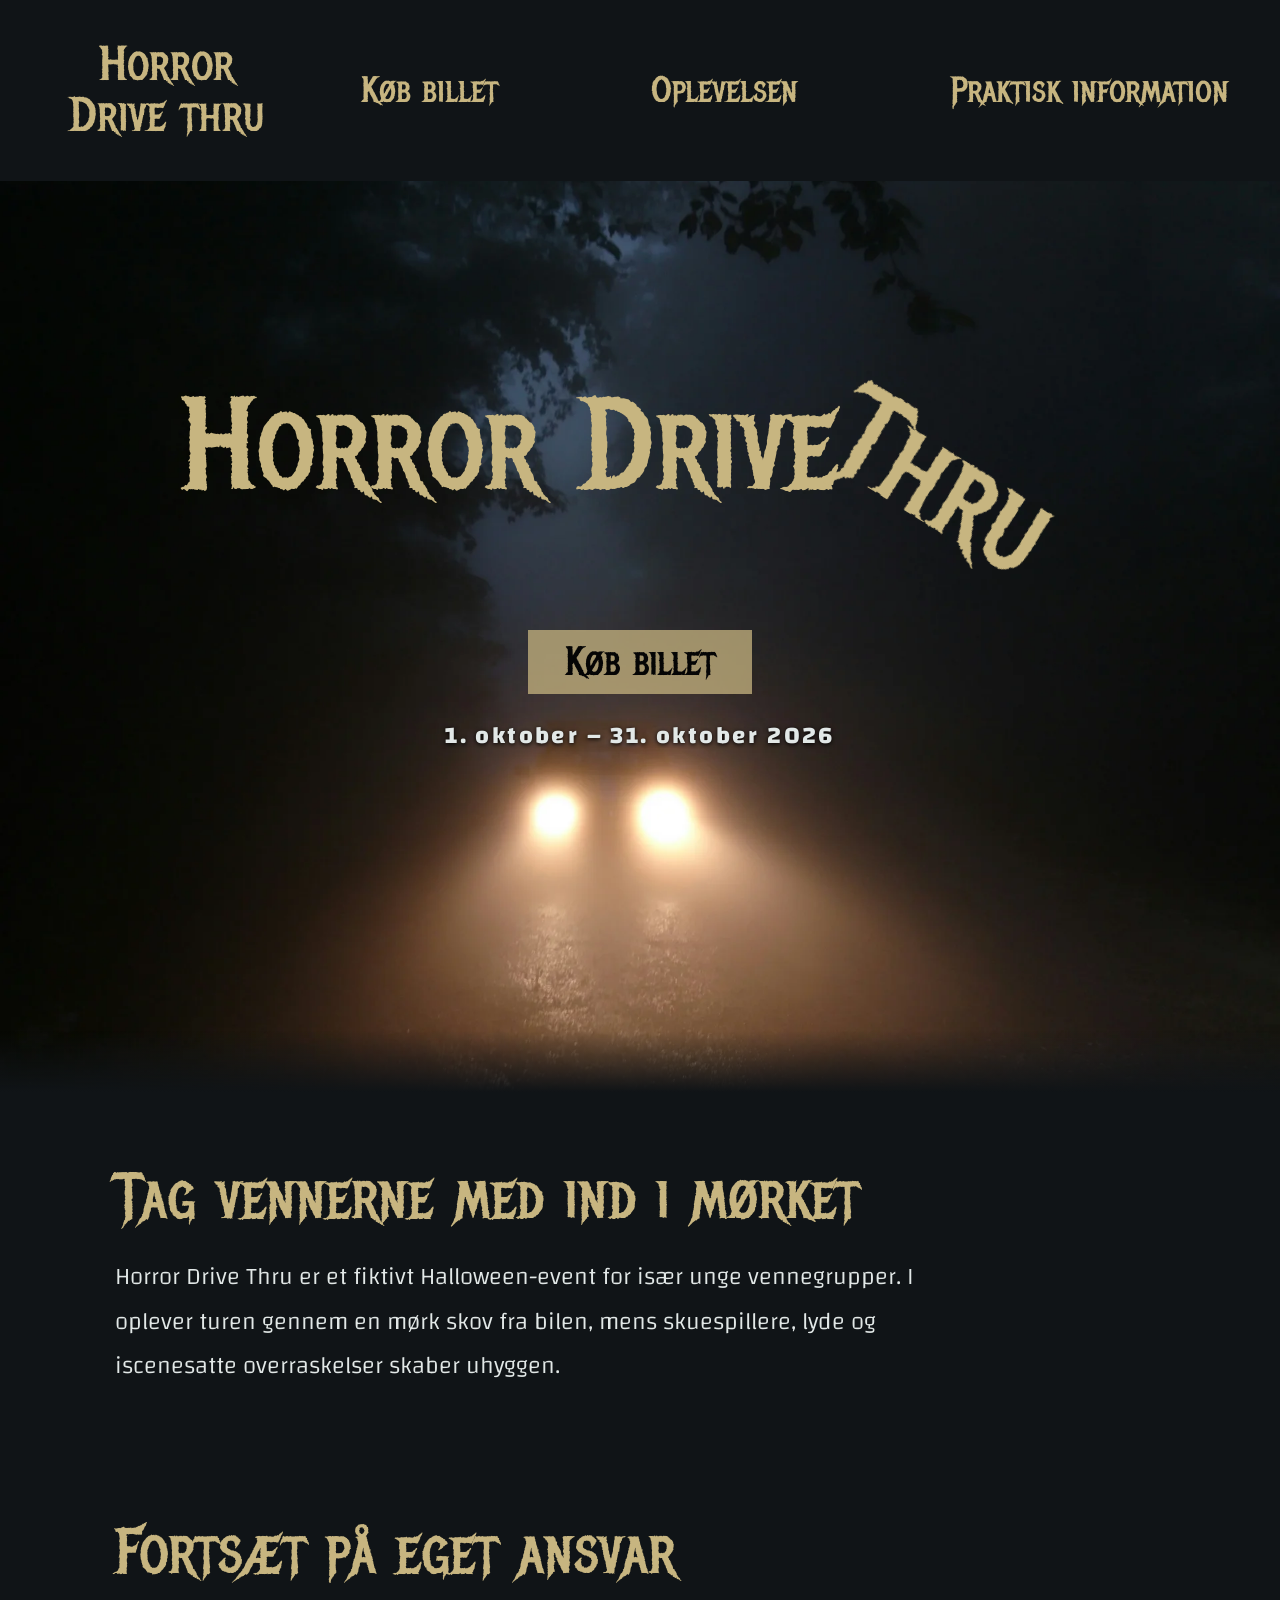
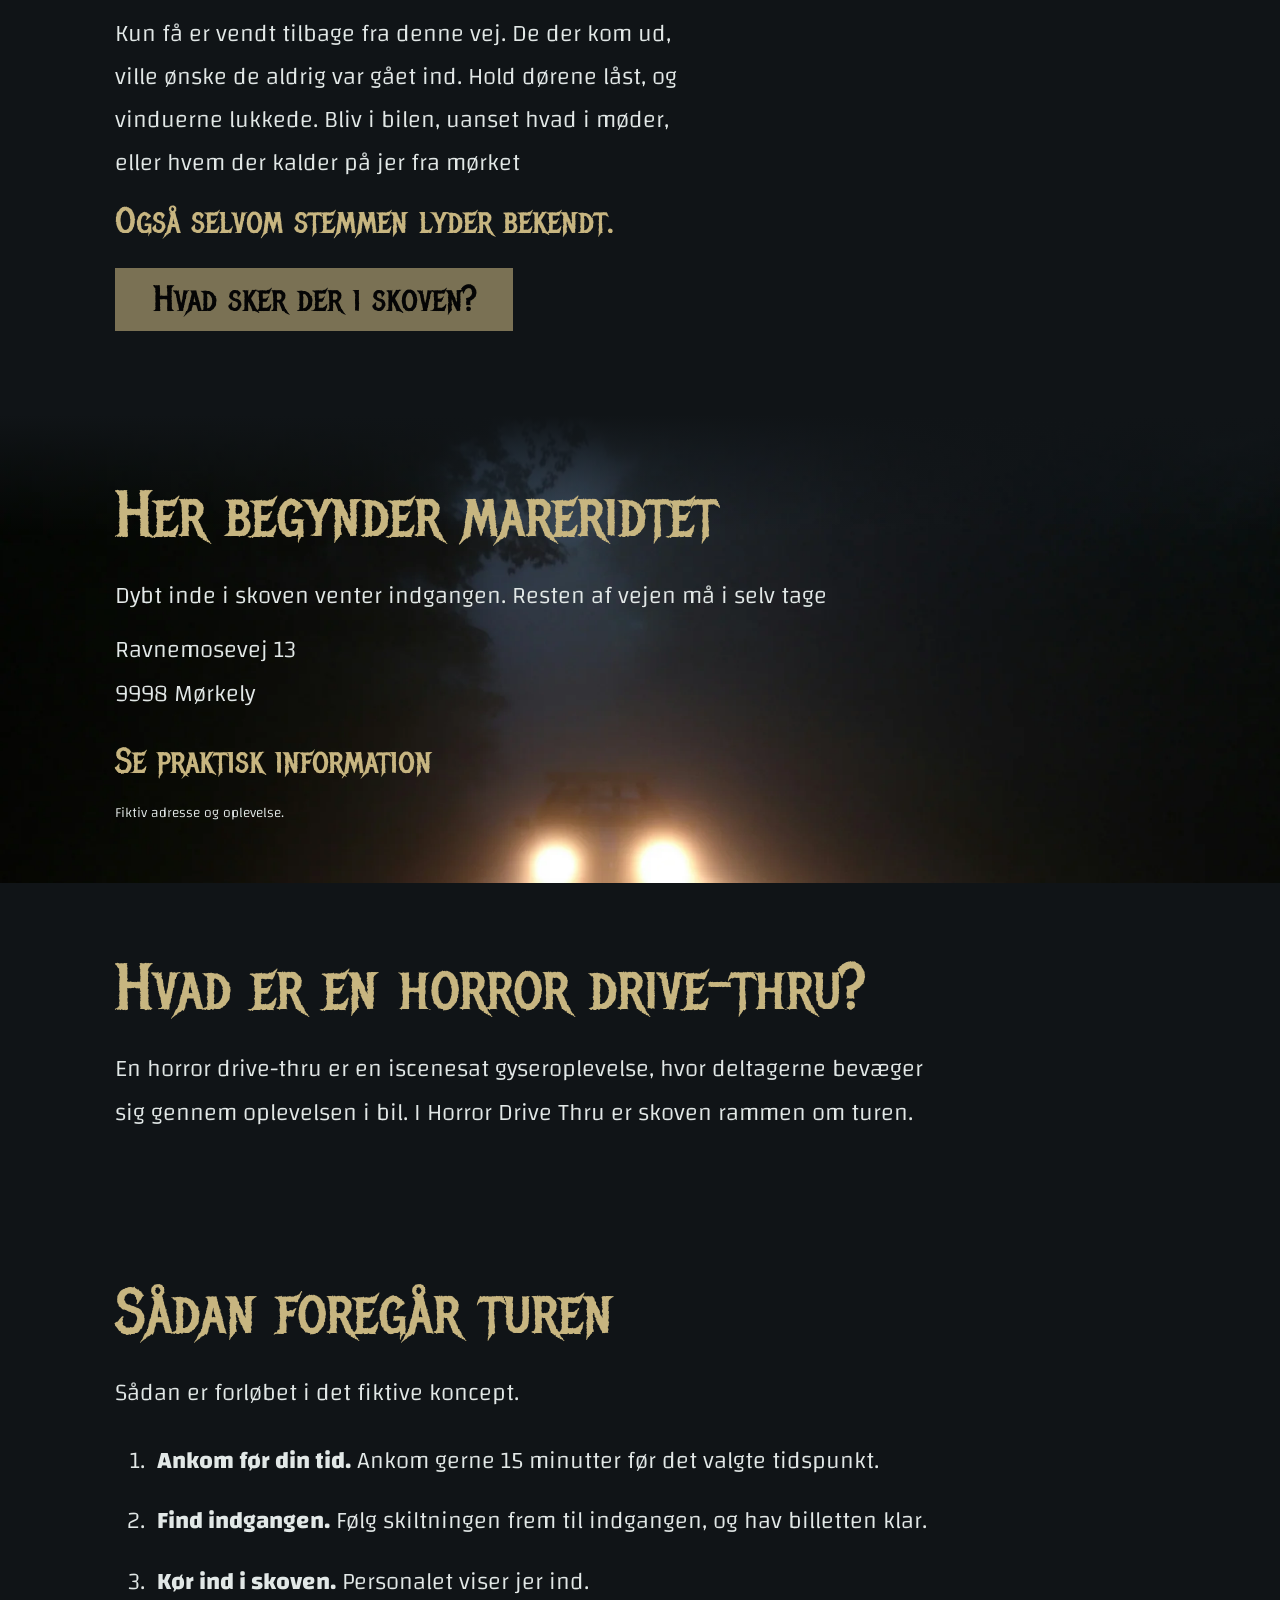
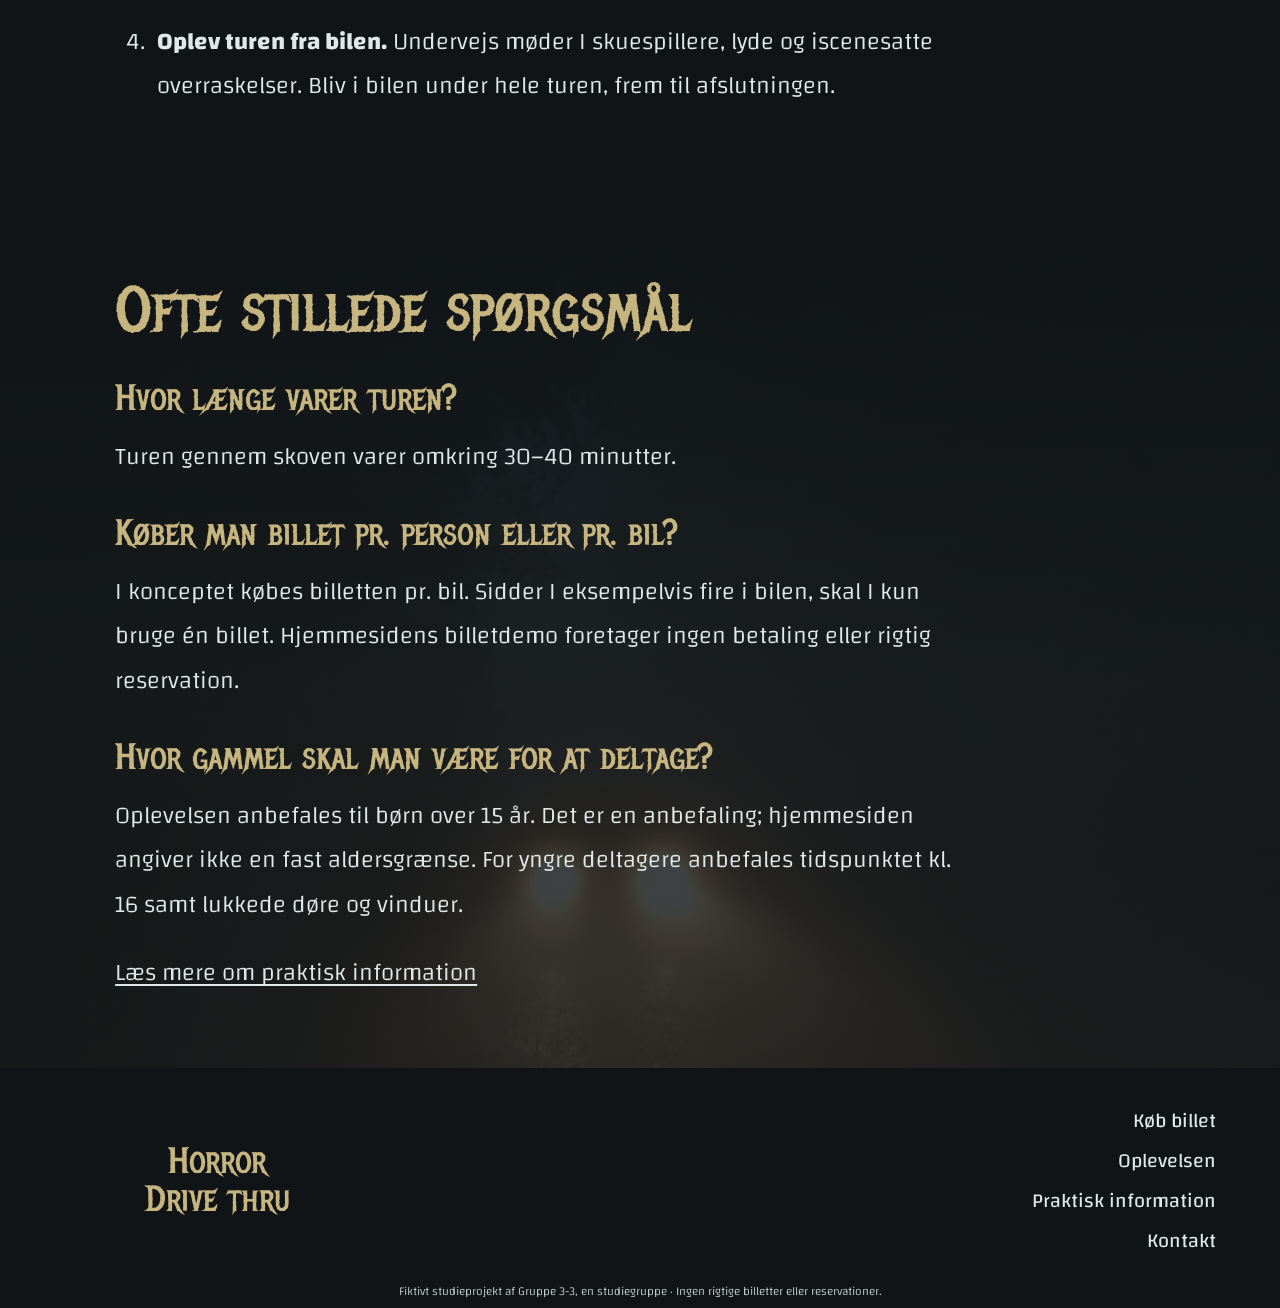
==== commit 1dc74a10: "Structured data" ====
--- a/Horror-Drive-Thru/index.html
+++ b/Horror-Drive-Thru/index.html
@@ -15,6 +15,108 @@
     <meta property="og:site_name" content="Horror Drive Thru" />
     <link rel="stylesheet" href="assets/css/style.css" />
     <script src="assets/js/main.js" defer></script>
+    <script type="application/ld+json">
+    {
+      "@context": "https://schema.org",
+      "@graph": [
+        {
+          "@type": "Organization",
+          "@id": "#organization",
+          "name": "Gruppe 3-3",
+          "description": "Studiegruppen bag det fiktive studieprojekt Horror Drive Thru."
+        },
+        {
+          "@type": "WebSite",
+          "@id": "#website",
+          "name": "Horror Drive Thru",
+          "description": "Et website om et fiktivt Halloween-event med horror drive-thru gennem en mørk skov.",
+          "inLanguage": "da",
+          "publisher": {
+            "@id": "#organization"
+          }
+        },
+        {
+          "@type": [
+            "WebPage",
+            "FAQPage"
+          ],
+          "@id": "#webpage",
+          "name": "Horror Drive Thru – fiktiv Halloween-oplevelse",
+          "description": "Forside for det fiktive Horror Drive Thru med oplysninger om oplevelsen, turens forløb og ofte stillede spørgsmål.",
+          "inLanguage": "da",
+          "isPartOf": {
+            "@id": "#website"
+          },
+          "publisher": {
+            "@id": "#organization"
+          },
+          "mainEntity": [
+            {
+              "@type": "Question",
+              "name": "Hvor længe varer turen?",
+              "acceptedAnswer": {
+                "@type": "Answer",
+                "text": "Turen gennem skoven varer omkring 30–40 minutter."
+              }
+            },
+            {
+              "@type": "Question",
+              "name": "Køber man billet pr. person eller pr. bil?",
+              "acceptedAnswer": {
+                "@type": "Answer",
+                "text": "I konceptet købes billetten pr. bil. Sidder I eksempelvis fire i bilen, skal I kun bruge én billet. Hjemmesidens billetdemo foretager ingen betaling eller rigtig reservation."
+              }
+            },
+            {
+              "@type": "Question",
+              "name": "Hvor gammel skal man være for at deltage?",
+              "acceptedAnswer": {
+                "@type": "Answer",
+                "text": "Oplevelsen anbefales til børn over 15 år. Det er en anbefaling; hjemmesiden angiver ikke en fast aldersgrænse. For yngre deltagere anbefales tidspunktet kl. 16 samt lukkede døre og vinduer."
+              }
+            }
+          ],
+          "mentions": {
+            "@id": "#tour-list"
+          }
+        },
+        {
+          "@type": "ItemList",
+          "@id": "#tour-list",
+          "name": "Sådan foregår turen",
+          "description": "Sådan er forløbet i det fiktive koncept.",
+          "itemListOrder": "https://schema.org/ItemListOrderAscending",
+          "numberOfItems": 4,
+          "itemListElement": [
+            {
+              "@type": "ListItem",
+              "position": 1,
+              "name": "Ankom før din tid.",
+              "description": "Ankom gerne 15 minutter før det valgte tidspunkt."
+            },
+            {
+              "@type": "ListItem",
+              "position": 2,
+              "name": "Find indgangen.",
+              "description": "Følg skiltningen frem til indgangen, og hav billetten klar."
+            },
+            {
+              "@type": "ListItem",
+              "position": 3,
+              "name": "Kør ind i skoven.",
+              "description": "Personalet viser jer ind."
+            },
+            {
+              "@type": "ListItem",
+              "position": 4,
+              "name": "Oplev turen fra bilen.",
+              "description": "Undervejs møder I skuespillere, lyde og iscenesatte overraskelser. Bliv i bilen under hele turen, frem til afslutningen."
+            }
+          ]
+        }
+      ]
+    }
+    </script>
   </head>
   <body class="home">
     <a class="skip-link" href="#indhold">Spring til indhold</a>
@@ -165,7 +267,7 @@
         ><a href="praktisk-information.html#kontakt">Kontakt</a>
       </nav>
       <p class="fiction">
-        Fiktivt studieprojekt · Ingen rigtige billetter eller reservationer.
+        Fiktivt studieprojekt af Gruppe 3-3, en studiegruppe · Ingen rigtige billetter eller reservationer.
       </p>
     </footer>
   </body>
